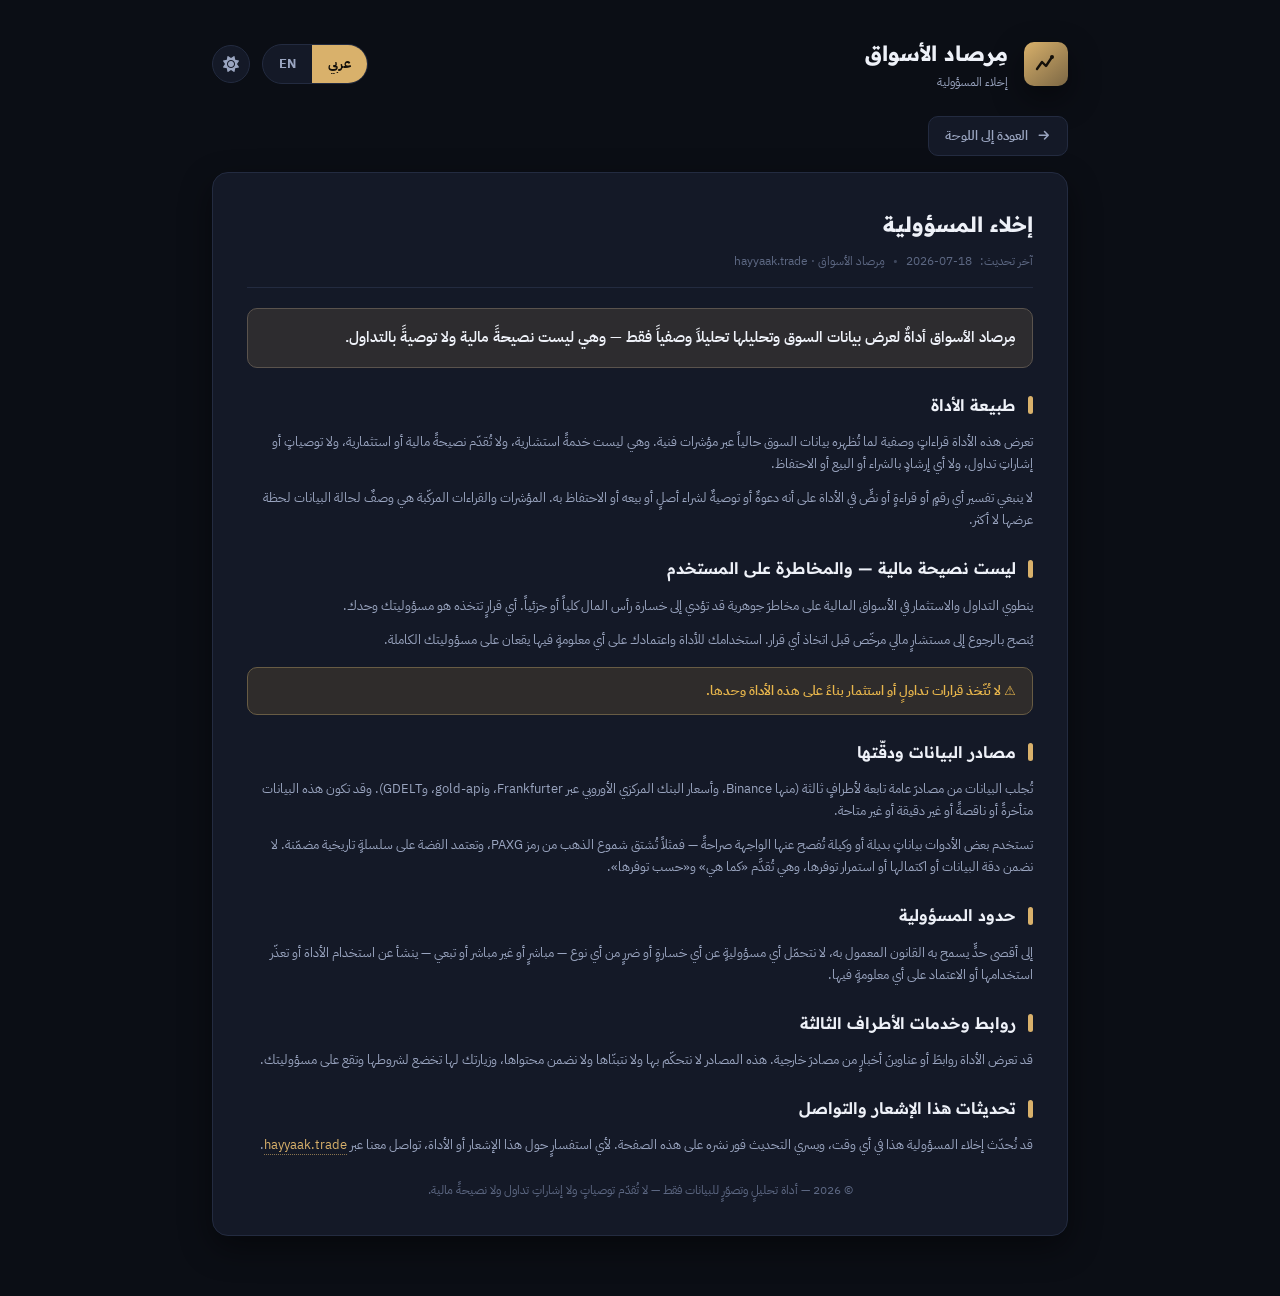
==== disclaimer.html @ e2127922 "Replace generic corporate disclaimer with a Market Mirsad disclaimer The pre-existing disclaimer.htm" ====
<!DOCTYPE html>
<html lang="ar" dir="rtl" data-theme="dark">
<head>
<meta charset="UTF-8">
<meta name="viewport" content="width=device-width, initial-scale=1.0">
<title>إخلاء المسؤولية — مِرصاد الأسواق</title>
<link rel="icon" type="image/x-icon" href="assets/favicon.ico">
<link rel="icon" type="image/png" sizes="32x32" href="assets/favicon-32x32.png">
<link rel="icon" type="image/png" sizes="16x16" href="assets/favicon-16x16.png">
<link rel="apple-touch-icon" href="assets/apple-touch-icon.png">
<meta name="theme-color" content="#0b0e15">
<link rel="stylesheet" href="assets/fonts/fonts.css">
<link rel="stylesheet" href="assets/fontawesome-free-v7.3.1-web/css/all.min.css">
<style>
/* Shares the dashboard's design tokens so the two pages read as one product. */
:root[data-theme="dark"] {
  --bg: #0b0e15; --card: #141927; --card-2: #1a2032; --border: #232b40;
  --border-strong: #313b58; --text-1: #eef1f8; --text-2: #9aa5c0; --text-3: #5d6883;
  --accent: #d9b16b; --accent-ink: #14100a; --accent-soft: rgba(217,177,107,.12);
  --warn: #e8b64c; --warn-soft: rgba(232,182,76,.12);
  --shadow: 0 12px 32px rgba(0,0,0,.45); color-scheme: dark;
}
:root[data-theme="light"] {
  --bg: #f4f1ea; --card: #fdfcf9; --card-2: #f6f3ec; --border: #e0dacc;
  --border-strong: #c9c1ad; --text-1: #241f16; --text-2: #6b6353; --text-3: #a39a86;
  --accent: #9a6d1f; --accent-ink: #fffdf7; --accent-soft: rgba(154,109,31,.1);
  --warn: #a06a08; --warn-soft: rgba(160,106,8,.12);
  --shadow: 0 10px 26px rgba(64,52,24,.12); color-scheme: light;
}
:root {
  --font-body: "IBM Plex Sans Arabic", "Segoe UI", system-ui, sans-serif;
  --font-title: "Readex Pro", "IBM Plex Sans Arabic", "Segoe UI", system-ui, sans-serif;
  --fs-2xs: 11px; --fs-xs: 12px; --fs-sm: 13px; --fs-base: 14px;
  --fs-md: 15px; --fs-lg: 16px; --fs-xl: 18px; --fs-2xl: 21px;
  --sp-1: 4px; --sp-2: 8px; --sp-3: 12px; --sp-4: 16px; --sp-5: 20px; --sp-6: 24px;
  --radius-card: 16px; --radius-control: 10px; --radius-pill: 999px;
}
* { box-sizing: border-box; margin: 0; padding: 0; }
body {
  background: var(--bg); color: var(--text-1); font-family: var(--font-body);
  font-size: var(--fs-md); line-height: 1.7; min-height: 100vh;
  transition: background .35s ease, color .35s ease;
}
.wrap { max-width: 920px; margin-inline: auto; padding: var(--sp-5) clamp(14px, 3vw, 32px) 60px; }

header.site { display: flex; align-items: center; gap: var(--sp-4); flex-wrap: wrap; padding-block: var(--sp-4) var(--sp-6); }
.brand { display: flex; align-items: center; gap: var(--sp-4); }
.brand-mark {
  inline-size: 44px; block-size: 44px; border-radius: var(--radius-control); flex: none;
  background: linear-gradient(140deg, var(--accent), color-mix(in srgb, var(--accent) 55%, var(--bg)));
  display: grid; place-items: center; color: var(--accent-ink); box-shadow: var(--shadow);
}
.brand h1 { font-family: var(--font-title); font-size: var(--fs-2xl); font-weight: 700; }
.brand p { font-size: var(--fs-xs); color: var(--text-2); }
.head-tools { margin-inline-start: auto; display: flex; align-items: center; gap: var(--sp-3); flex-wrap: wrap; }
.pill-toggle { display: inline-flex; border: 1px solid var(--border); border-radius: var(--radius-pill); background: var(--card); overflow: hidden; }
.pill-toggle button { border: 0; background: transparent; color: var(--text-2); cursor: pointer; padding: var(--sp-2) var(--sp-4); font: inherit; font-size: var(--fs-sm); font-weight: 700; transition: background .2s, color .2s; }
.pill-toggle button.active { background: var(--accent); color: var(--accent-ink); }
.icon-btn { inline-size: 38px; block-size: 38px; border-radius: var(--radius-pill); cursor: pointer; border: 1px solid var(--border); background: var(--card); color: var(--text-2); display: grid; place-items: center; font-size: var(--fs-lg); transition: transform .25s, color .2s; }
.icon-btn:hover { color: var(--accent); transform: rotate(15deg); }

.back-link { display: inline-flex; align-items: center; gap: var(--sp-2); font-size: var(--fs-sm); font-weight: 600; text-decoration: none; color: var(--text-2); padding: var(--sp-2) var(--sp-4); border: 1px solid var(--border); border-radius: var(--radius-control); background: var(--card); transition: color .2s, border-color .2s; margin-block-end: var(--sp-4); }
.back-link:hover { color: var(--accent); border-color: color-mix(in srgb, var(--accent) 40%, var(--border)); }
.back-link i { font-size: var(--fs-xs); }
:root[dir="rtl"] .back-link i { transform: scaleX(-1); } /* arrow points toward the reading direction */

.card { background: var(--card); border: 1px solid var(--border); border-radius: var(--radius-card); box-shadow: var(--shadow); padding: clamp(20px, 4vw, 34px); }
.doc-title { font-family: var(--font-title); font-size: var(--fs-2xl); font-weight: 700; color: var(--text-1); }
.updated { font-size: var(--fs-xs); color: var(--text-3); margin-block: var(--sp-2) var(--sp-5); padding-block-end: var(--sp-4); border-block-end: 1px solid var(--border); display: flex; gap: var(--sp-2); flex-wrap: wrap; align-items: center; }
.updated .num { direction: ltr; unicode-bidi: isolate; }

.lead { background: var(--accent-soft); border: 1px solid color-mix(in srgb, var(--accent) 30%, var(--border)); border-radius: var(--radius-control); padding: var(--sp-4); font-weight: 600; color: var(--text-1); margin-block-end: var(--sp-5); }
h2.sec { font-family: var(--font-title); font-size: var(--fs-lg); font-weight: 600; color: var(--text-1); margin-block: var(--sp-6) var(--sp-3); display: flex; align-items: center; gap: var(--sp-3); }
h2.sec::before { content: ""; inline-size: 5px; block-size: 18px; border-radius: 3px; background: var(--accent); flex: none; }
p.body { font-size: var(--fs-sm); color: var(--text-2); margin-block-end: var(--sp-3); }
.callout { background: var(--warn-soft); border: 1px solid color-mix(in srgb, var(--warn) 35%, var(--border)); border-radius: var(--radius-control); padding: var(--sp-3) var(--sp-4); color: var(--warn); font-weight: 600; font-size: var(--fs-sm); margin-block: var(--sp-4); }
a.inline { color: var(--accent); text-decoration: none; border-block-end: 1px dotted color-mix(in srgb, var(--accent) 60%, transparent); }
a.inline:hover { border-block-end-style: solid; }
footer.site { margin-block-start: var(--sp-6); color: var(--text-3); font-size: var(--fs-xs); text-align: center; }
@media (prefers-reduced-motion: reduce) { * { animation: none !important; transition: none !important; } }
</style>
</head>
<body>
<div class="wrap">
  <header class="site">
    <div class="brand">
      <div class="brand-mark" aria-hidden="true">
        <svg width="24" height="24" viewBox="0 0 24 24" fill="none">
          <path d="M3 17 8 10l4 4 6-9" stroke="currentColor" stroke-width="2.4" stroke-linecap="round" stroke-linejoin="round"/>
          <circle cx="18" cy="5" r="2" fill="currentColor"/>
        </svg>
      </div>
      <div>
        <h1 id="brand-title"></h1>
        <p id="brand-sub"></p>
      </div>
    </div>
    <div class="head-tools">
      <div class="pill-toggle" role="group" aria-label="language">
        <button id="btn-ar" type="button">عربي</button>
        <button id="btn-en" type="button">EN</button>
      </div>
      <button id="btn-theme" class="icon-btn" type="button" aria-label="theme"></button>
    </div>
  </header>

  <a class="back-link" id="back-link" href="./"><i class="fa-solid fa-arrow-left" aria-hidden="true"></i><span id="back-text"></span></a>

  <main class="card">
    <h1 class="doc-title" id="doc-title"></h1>
    <div class="updated"><span id="updated-label"></span> <span class="num">2026-07-18</span> <span style="opacity:.6">•</span> <span id="updated-brand"></span></div>
    <div id="content"></div>
    <footer class="site" id="footer"></footer>
  </main>
</div>

<script>
// Bilingual content — Arabic default, matching the dashboard. The framing is the
// analysis-not-advice discipline (spec §0): descriptive readings, never advice.
const T = {
  ar: {
    dir: 'rtl', brandTitle: 'مِرصاد الأسواق', brandSub: 'إخلاء المسؤولية',
    back: 'العودة إلى اللوحة', docTitle: 'إخلاء المسؤولية',
    updatedLabel: 'آخر تحديث:', updatedBrand: 'مِرصاد الأسواق · hayyaak.trade',
    themeToLight: 'الوضع الفاتح', themeToDark: 'الوضع الداكن',
    lead: 'مِرصاد الأسواق أداةٌ لعرض بيانات السوق وتحليلها تحليلاً وصفياً فقط — وهي ليست نصيحةً مالية ولا توصيةً بالتداول.',
    sections: [
      { h: 'طبيعة الأداة', p: [
        'تعرض هذه الأداة قراءاتٍ وصفية لما تُظهره بيانات السوق حالياً عبر مؤشرات فنية. وهي ليست خدمةً استشارية، ولا تُقدّم نصيحةً مالية أو استثمارية، ولا توصياتٍ أو إشاراتِ تداول، ولا أي إرشادٍ بالشراء أو البيع أو الاحتفاظ.',
        'لا ينبغي تفسير أي رقمٍ أو قراءةٍ أو نصٍّ في الأداة على أنه دعوةٌ أو توصيةٌ لشراء أصلٍ أو بيعه أو الاحتفاظ به. المؤشرات والقراءات المركّبة هي وصفٌ لحالة البيانات لحظة عرضها لا أكثر.' ] },
      { h: 'ليست نصيحة مالية — والمخاطرة على المستخدم', p: [
        'ينطوي التداول والاستثمار في الأسواق المالية على مخاطرَ جوهرية قد تؤدي إلى خسارة رأس المال كلياً أو جزئياً. أي قرارٍ تتخذه هو مسؤوليتك وحدك.',
        'يُنصح بالرجوع إلى مستشارٍ مالي مرخّص قبل اتخاذ أي قرار. استخدامك للأداة واعتمادك على أي معلومةٍ فيها يقعان على مسؤوليتك الكاملة.' ],
        callout: '⚠ لا تُتّخذ قرارات تداولٍ أو استثمار بناءً على هذه الأداة وحدها.' },
      { h: 'مصادر البيانات ودقّتها', p: [
        'تُجلب البيانات من مصادرَ عامة تابعة لأطرافٍ ثالثة (منها Binance، وأسعار البنك المركزي الأوروبي عبر Frankfurter، وgold-api، وGDELT). وقد تكون هذه البيانات متأخرةً أو ناقصةً أو غير دقيقة أو غير متاحة.',
        'تستخدم بعض الأدوات بياناتٍ بديلة أو وكيلة تُفصح عنها الواجهة صراحةً — فمثلاً تُشتق شموع الذهب من رمز PAXG، وتعتمد الفضة على سلسلةٍ تاريخية مضمّنة. لا نضمن دقة البيانات أو اكتمالها أو استمرار توفرها، وهي تُقدَّم «كما هي» و«حسب توفرها».' ] },
      { h: 'حدود المسؤولية', p: [
        'إلى أقصى حدٍّ يسمح به القانون المعمول به، لا نتحمّل أي مسؤوليةٍ عن أي خسارةٍ أو ضررٍ من أي نوع — مباشرٍ أو غير مباشر أو تبعي — ينشأ عن استخدام الأداة أو تعذّر استخدامها أو الاعتماد على أي معلومةٍ فيها.' ] },
      { h: 'روابط وخدمات الأطراف الثالثة', p: [
        'قد تعرض الأداة روابطَ أو عناوينَ أخبارٍ من مصادرَ خارجية. هذه المصادر لا نتحكّم بها ولا نتبنّاها ولا نضمن محتواها، وزيارتك لها تخضع لشروطها وتقع على مسؤوليتك.' ] },
      { h: 'تحديثات هذا الإشعار والتواصل', p: [
        'قد نُحدّث إخلاء المسؤولية هذا في أي وقت، ويسري التحديث فور نشره على هذه الصفحة. لأي استفسارٍ حول هذا الإشعار أو الأداة، تواصل معنا عبر <a class="inline" href="https://hayyaak.trade">hayyaak.trade</a>.' ] },
    ],
    footer: 'أداة تحليلٍ وتصوّرٍ للبيانات فقط — لا تُقدّم توصياتٍ ولا إشاراتِ تداول ولا نصيحةً مالية.',
  },
  en: {
    dir: 'ltr', brandTitle: 'Market Mirsad', brandSub: 'Disclaimer',
    back: 'Back to the dashboard', docTitle: 'Disclaimer',
    updatedLabel: 'Last updated:', updatedBrand: 'Market Mirsad · hayyaak.trade',
    themeToLight: 'Light mode', themeToDark: 'Dark mode',
    lead: 'Market Mirsad is a market-data visualization and descriptive-analysis tool only — it is not financial advice and not a trade recommendation.',
    sections: [
      { h: 'Nature of the tool', p: [
        'This tool presents descriptive readings of what market data currently shows through technical indicators. It is not an advisory service, and it does not provide financial or investment advice, recommendations, trade signals, or any guidance to buy, sell, or hold.',
        'No figure, reading, or text in the tool should be construed as a solicitation or recommendation to buy, sell, or hold any asset. The indicators and composite readings describe the state of the data at the moment shown — nothing more.' ] },
      { h: 'Not financial advice — use at your own risk', p: [
        'Trading and investing in financial markets involve substantial risk, including possible loss of some or all of your capital. Any decision you make is your sole responsibility.',
        'You should consult a licensed financial advisor before acting. Your use of the tool and reliance on any information in it are entirely at your own risk.' ],
        callout: '⚠ Do not make trading or investment decisions based on this tool alone.' },
      { h: 'Data sources & accuracy', p: [
        'Data is retrieved from public third-party sources (including Binance, ECB reference rates via Frankfurter, gold-api, and GDELT). This data may be delayed, incomplete, inaccurate, or unavailable.',
        'Some instruments use proxy or fallback data that the interface discloses explicitly — for example, gold candles are derived from the PAXG token, and silver relies on an embedded historical series. We make no warranty as to the accuracy, completeness, or continued availability of the data, which is provided "as is" and "as available."' ] },
      { h: 'Limitation of liability', p: [
        'To the fullest extent permitted by applicable law, we shall not be liable for any loss or damage of any kind — direct, indirect, or consequential — arising from the use of, or inability to use, the tool, or from reliance on any information in it.' ] },
      { h: 'Third-party links & services', p: [
        'The tool may display links or news headlines from external sources. We do not control, endorse, or guarantee the content of these sources; visiting them is subject to their terms and at your own risk.' ] },
      { h: 'Changes to this notice & contact', p: [
        'We may update this Disclaimer at any time; changes take effect upon posting to this page. For any inquiry about this notice or the tool, contact us via <a class="inline" href="https://hayyaak.trade">hayyaak.trade</a>.' ] },
    ],
    footer: 'An analysis and data-visualization tool only — it does not produce recommendations, trade signals, or financial advice.',
  },
};

const state = { lang: 'ar', theme: 'dark' };

function render() {
  const t = T[state.lang];
  const root = document.documentElement;
  root.setAttribute('lang', state.lang);
  root.setAttribute('dir', t.dir);
  root.setAttribute('data-theme', state.theme);
  document.title = t.docTitle + ' — ' + t.brandTitle;
  document.getElementById('brand-title').textContent = t.brandTitle;
  document.getElementById('brand-sub').textContent = t.brandSub;
  document.getElementById('btn-ar').classList.toggle('active', state.lang === 'ar');
  document.getElementById('btn-en').classList.toggle('active', state.lang === 'en');
  const themeBtn = document.getElementById('btn-theme');
  themeBtn.innerHTML = state.theme === 'dark' ? '<i class="fa-solid fa-sun"></i>' : '<i class="fa-solid fa-moon"></i>';
  themeBtn.title = state.theme === 'dark' ? t.themeToLight : t.themeToDark;
  document.getElementById('back-text').textContent = t.back;
  document.getElementById('doc-title').textContent = t.docTitle;
  document.getElementById('updated-label').textContent = t.updatedLabel;
  document.getElementById('updated-brand').textContent = t.updatedBrand;
  const c = document.getElementById('content');
  c.innerHTML = `<div class="lead">${t.lead}</div>` + t.sections.map((s) =>
    `<h2 class="sec">${s.h}</h2>` +
    s.p.map((para) => `<p class="body">${para}</p>`).join('') +
    (s.callout ? `<div class="callout">${s.callout}</div>` : '')
  ).join('');
  document.getElementById('footer').textContent = '© ' + new Date().getFullYear() + ' — ' + t.footer;
}

document.getElementById('btn-ar').addEventListener('click', () => { state.lang = 'ar'; render(); });
document.getElementById('btn-en').addEventListener('click', () => { state.lang = 'en'; render(); });
document.getElementById('btn-theme').addEventListener('click', () => { state.theme = state.theme === 'dark' ? 'light' : 'dark'; render(); });
render();
</script>
</body>
</html>
---- assets/fonts/fonts.css ----
/* Self-hosted text fonts (generated by tools/fetch-fonts.mjs). No CDN. */
@font-face {
  font-family: 'IBM Plex Sans Arabic';
  font-style: normal;
  font-weight: 400;
  font-display: swap;
  src: url(./ibm-plex-sans-arabic-400-arabic.woff2) format('woff2');
  unicode-range: U+0600-06FF, U+0750-077F, U+0870-088E, U+0890-0891, U+0897-08E1, U+08E3-08FF, U+200C-200E, U+2010-2011, U+204F, U+2E41, U+FB50-FDFF, U+FE70-FE74, U+FE76-FEFC, U+102E0-102FB, U+10E60-10E7E, U+10EC2-10EC4, U+10EFC-10EFF, U+1EE00-1EE03, U+1EE05-1EE1F, U+1EE21-1EE22, U+1EE24, U+1EE27, U+1EE29-1EE32, U+1EE34-1EE37, U+1EE39, U+1EE3B, U+1EE42, U+1EE47, U+1EE49, U+1EE4B, U+1EE4D-1EE4F, U+1EE51-1EE52, U+1EE54, U+1EE57, U+1EE59, U+1EE5B, U+1EE5D, U+1EE5F, U+1EE61-1EE62, U+1EE64, U+1EE67-1EE6A, U+1EE6C-1EE72, U+1EE74-1EE77, U+1EE79-1EE7C, U+1EE7E, U+1EE80-1EE89, U+1EE8B-1EE9B, U+1EEA1-1EEA3, U+1EEA5-1EEA9, U+1EEAB-1EEBB, U+1EEF0-1EEF1;
}
@font-face {
  font-family: 'IBM Plex Sans Arabic';
  font-style: normal;
  font-weight: 400;
  font-display: swap;
  src: url(./ibm-plex-sans-arabic-400-latin-ext.woff2) format('woff2');
  unicode-range: U+0100-02BA, U+02BD-02C5, U+02C7-02CC, U+02CE-02D7, U+02DD-02FF, U+0304, U+0308, U+0329, U+1D00-1DBF, U+1E00-1E9F, U+1EF2-1EFF, U+2020, U+20A0-20AB, U+20AD-20C0, U+2113, U+2C60-2C7F, U+A720-A7FF;
}
@font-face {
  font-family: 'IBM Plex Sans Arabic';
  font-style: normal;
  font-weight: 400;
  font-display: swap;
  src: url(./ibm-plex-sans-arabic-400-latin.woff2) format('woff2');
  unicode-range: U+0000-00FF, U+0131, U+0152-0153, U+02BB-02BC, U+02C6, U+02DA, U+02DC, U+0304, U+0308, U+0329, U+2000-206F, U+20AC, U+2122, U+2191, U+2193, U+2212, U+2215, U+FEFF, U+FFFD;
}
@font-face {
  font-family: 'IBM Plex Sans Arabic';
  font-style: normal;
  font-weight: 600;
  font-display: swap;
  src: url(./ibm-plex-sans-arabic-600-arabic.woff2) format('woff2');
  unicode-range: U+0600-06FF, U+0750-077F, U+0870-088E, U+0890-0891, U+0897-08E1, U+08E3-08FF, U+200C-200E, U+2010-2011, U+204F, U+2E41, U+FB50-FDFF, U+FE70-FE74, U+FE76-FEFC, U+102E0-102FB, U+10E60-10E7E, U+10EC2-10EC4, U+10EFC-10EFF, U+1EE00-1EE03, U+1EE05-1EE1F, U+1EE21-1EE22, U+1EE24, U+1EE27, U+1EE29-1EE32, U+1EE34-1EE37, U+1EE39, U+1EE3B, U+1EE42, U+1EE47, U+1EE49, U+1EE4B, U+1EE4D-1EE4F, U+1EE51-1EE52, U+1EE54, U+1EE57, U+1EE59, U+1EE5B, U+1EE5D, U+1EE5F, U+1EE61-1EE62, U+1EE64, U+1EE67-1EE6A, U+1EE6C-1EE72, U+1EE74-1EE77, U+1EE79-1EE7C, U+1EE7E, U+1EE80-1EE89, U+1EE8B-1EE9B, U+1EEA1-1EEA3, U+1EEA5-1EEA9, U+1EEAB-1EEBB, U+1EEF0-1EEF1;
}
@font-face {
  font-family: 'IBM Plex Sans Arabic';
  font-style: normal;
  font-weight: 600;
  font-display: swap;
  src: url(./ibm-plex-sans-arabic-600-latin-ext.woff2) format('woff2');
  unicode-range: U+0100-02BA, U+02BD-02C5, U+02C7-02CC, U+02CE-02D7, U+02DD-02FF, U+0304, U+0308, U+0329, U+1D00-1DBF, U+1E00-1E9F, U+1EF2-1EFF, U+2020, U+20A0-20AB, U+20AD-20C0, U+2113, U+2C60-2C7F, U+A720-A7FF;
}
@font-face {
  font-family: 'IBM Plex Sans Arabic';
  font-style: normal;
  font-weight: 600;
  font-display: swap;
  src: url(./ibm-plex-sans-arabic-600-latin.woff2) format('woff2');
  unicode-range: U+0000-00FF, U+0131, U+0152-0153, U+02BB-02BC, U+02C6, U+02DA, U+02DC, U+0304, U+0308, U+0329, U+2000-206F, U+20AC, U+2122, U+2191, U+2193, U+2212, U+2215, U+FEFF, U+FFFD;
}
@font-face {
  font-family: 'IBM Plex Sans Arabic';
  font-style: normal;
  font-weight: 700;
  font-display: swap;
  src: url(./ibm-plex-sans-arabic-700-arabic.woff2) format('woff2');
  unicode-range: U+0600-06FF, U+0750-077F, U+0870-088E, U+0890-0891, U+0897-08E1, U+08E3-08FF, U+200C-200E, U+2010-2011, U+204F, U+2E41, U+FB50-FDFF, U+FE70-FE74, U+FE76-FEFC, U+102E0-102FB, U+10E60-10E7E, U+10EC2-10EC4, U+10EFC-10EFF, U+1EE00-1EE03, U+1EE05-1EE1F, U+1EE21-1EE22, U+1EE24, U+1EE27, U+1EE29-1EE32, U+1EE34-1EE37, U+1EE39, U+1EE3B, U+1EE42, U+1EE47, U+1EE49, U+1EE4B, U+1EE4D-1EE4F, U+1EE51-1EE52, U+1EE54, U+1EE57, U+1EE59, U+1EE5B, U+1EE5D, U+1EE5F, U+1EE61-1EE62, U+1EE64, U+1EE67-1EE6A, U+1EE6C-1EE72, U+1EE74-1EE77, U+1EE79-1EE7C, U+1EE7E, U+1EE80-1EE89, U+1EE8B-1EE9B, U+1EEA1-1EEA3, U+1EEA5-1EEA9, U+1EEAB-1EEBB, U+1EEF0-1EEF1;
}
@font-face {
  font-family: 'IBM Plex Sans Arabic';
  font-style: normal;
  font-weight: 700;
  font-display: swap;
  src: url(./ibm-plex-sans-arabic-700-latin-ext.woff2) format('woff2');
  unicode-range: U+0100-02BA, U+02BD-02C5, U+02C7-02CC, U+02CE-02D7, U+02DD-02FF, U+0304, U+0308, U+0329, U+1D00-1DBF, U+1E00-1E9F, U+1EF2-1EFF, U+2020, U+20A0-20AB, U+20AD-20C0, U+2113, U+2C60-2C7F, U+A720-A7FF;
}
@font-face {
  font-family: 'IBM Plex Sans Arabic';
  font-style: normal;
  font-weight: 700;
  font-display: swap;
  src: url(./ibm-plex-sans-arabic-700-latin.woff2) format('woff2');
  unicode-range: U+0000-00FF, U+0131, U+0152-0153, U+02BB-02BC, U+02C6, U+02DA, U+02DC, U+0304, U+0308, U+0329, U+2000-206F, U+20AC, U+2122, U+2191, U+2193, U+2212, U+2215, U+FEFF, U+FFFD;
}
@font-face {
  font-family: 'Readex Pro';
  font-style: normal;
  font-weight: 400;
  font-display: swap;
  src: url(./readex-pro-400-arabic.woff2) format('woff2');
  unicode-range: U+0600-06FF, U+0750-077F, U+0870-088E, U+0890-0891, U+0897-08E1, U+08E3-08FF, U+200C-200E, U+2010-2011, U+204F, U+2E41, U+FB50-FDFF, U+FE70-FE74, U+FE76-FEFC, U+102E0-102FB, U+10E60-10E7E, U+10EC2-10EC4, U+10EFC-10EFF, U+1EE00-1EE03, U+1EE05-1EE1F, U+1EE21-1EE22, U+1EE24, U+1EE27, U+1EE29-1EE32, U+1EE34-1EE37, U+1EE39, U+1EE3B, U+1EE42, U+1EE47, U+1EE49, U+1EE4B, U+1EE4D-1EE4F, U+1EE51-1EE52, U+1EE54, U+1EE57, U+1EE59, U+1EE5B, U+1EE5D, U+1EE5F, U+1EE61-1EE62, U+1EE64, U+1EE67-1EE6A, U+1EE6C-1EE72, U+1EE74-1EE77, U+1EE79-1EE7C, U+1EE7E, U+1EE80-1EE89, U+1EE8B-1EE9B, U+1EEA1-1EEA3, U+1EEA5-1EEA9, U+1EEAB-1EEBB, U+1EEF0-1EEF1;
}
@font-face {
  font-family: 'Readex Pro';
  font-style: normal;
  font-weight: 400;
  font-display: swap;
  src: url(./readex-pro-400-latin-ext.woff2) format('woff2');
  unicode-range: U+0100-02BA, U+02BD-02C5, U+02C7-02CC, U+02CE-02D7, U+02DD-02FF, U+0304, U+0308, U+0329, U+1D00-1DBF, U+1E00-1E9F, U+1EF2-1EFF, U+2020, U+20A0-20AB, U+20AD-20C0, U+2113, U+2C60-2C7F, U+A720-A7FF;
}
@font-face {
  font-family: 'Readex Pro';
  font-style: normal;
  font-weight: 400;
  font-display: swap;
  src: url(./readex-pro-400-latin.woff2) format('woff2');
  unicode-range: U+0000-00FF, U+0131, U+0152-0153, U+02BB-02BC, U+02C6, U+02DA, U+02DC, U+0304, U+0308, U+0329, U+2000-206F, U+20AC, U+2122, U+2191, U+2193, U+2212, U+2215, U+FEFF, U+FFFD;
}
@font-face {
  font-family: 'Readex Pro';
  font-style: normal;
  font-weight: 600;
  font-display: swap;
  src: url(./readex-pro-600-arabic.woff2) format('woff2');
  unicode-range: U+0600-06FF, U+0750-077F, U+0870-088E, U+0890-0891, U+0897-08E1, U+08E3-08FF, U+200C-200E, U+2010-2011, U+204F, U+2E41, U+FB50-FDFF, U+FE70-FE74, U+FE76-FEFC, U+102E0-102FB, U+10E60-10E7E, U+10EC2-10EC4, U+10EFC-10EFF, U+1EE00-1EE03, U+1EE05-1EE1F, U+1EE21-1EE22, U+1EE24, U+1EE27, U+1EE29-1EE32, U+1EE34-1EE37, U+1EE39, U+1EE3B, U+1EE42, U+1EE47, U+1EE49, U+1EE4B, U+1EE4D-1EE4F, U+1EE51-1EE52, U+1EE54, U+1EE57, U+1EE59, U+1EE5B, U+1EE5D, U+1EE5F, U+1EE61-1EE62, U+1EE64, U+1EE67-1EE6A, U+1EE6C-1EE72, U+1EE74-1EE77, U+1EE79-1EE7C, U+1EE7E, U+1EE80-1EE89, U+1EE8B-1EE9B, U+1EEA1-1EEA3, U+1EEA5-1EEA9, U+1EEAB-1EEBB, U+1EEF0-1EEF1;
}
@font-face {
  font-family: 'Readex Pro';
  font-style: normal;
  font-weight: 600;
  font-display: swap;
  src: url(./readex-pro-600-latin-ext.woff2) format('woff2');
  unicode-range: U+0100-02BA, U+02BD-02C5, U+02C7-02CC, U+02CE-02D7, U+02DD-02FF, U+0304, U+0308, U+0329, U+1D00-1DBF, U+1E00-1E9F, U+1EF2-1EFF, U+2020, U+20A0-20AB, U+20AD-20C0, U+2113, U+2C60-2C7F, U+A720-A7FF;
}
@font-face {
  font-family: 'Readex Pro';
  font-style: normal;
  font-weight: 600;
  font-display: swap;
  src: url(./readex-pro-600-latin.woff2) format('woff2');
  unicode-range: U+0000-00FF, U+0131, U+0152-0153, U+02BB-02BC, U+02C6, U+02DA, U+02DC, U+0304, U+0308, U+0329, U+2000-206F, U+20AC, U+2122, U+2191, U+2193, U+2212, U+2215, U+FEFF, U+FFFD;
}
@font-face {
  font-family: 'Readex Pro';
  font-style: normal;
  font-weight: 700;
  font-display: swap;
  src: url(./readex-pro-700-arabic.woff2) format('woff2');
  unicode-range: U+0600-06FF, U+0750-077F, U+0870-088E, U+0890-0891, U+0897-08E1, U+08E3-08FF, U+200C-200E, U+2010-2011, U+204F, U+2E41, U+FB50-FDFF, U+FE70-FE74, U+FE76-FEFC, U+102E0-102FB, U+10E60-10E7E, U+10EC2-10EC4, U+10EFC-10EFF, U+1EE00-1EE03, U+1EE05-1EE1F, U+1EE21-1EE22, U+1EE24, U+1EE27, U+1EE29-1EE32, U+1EE34-1EE37, U+1EE39, U+1EE3B, U+1EE42, U+1EE47, U+1EE49, U+1EE4B, U+1EE4D-1EE4F, U+1EE51-1EE52, U+1EE54, U+1EE57, U+1EE59, U+1EE5B, U+1EE5D, U+1EE5F, U+1EE61-1EE62, U+1EE64, U+1EE67-1EE6A, U+1EE6C-1EE72, U+1EE74-1EE77, U+1EE79-1EE7C, U+1EE7E, U+1EE80-1EE89, U+1EE8B-1EE9B, U+1EEA1-1EEA3, U+1EEA5-1EEA9, U+1EEAB-1EEBB, U+1EEF0-1EEF1;
}
@font-face {
  font-family: 'Readex Pro';
  font-style: normal;
  font-weight: 700;
  font-display: swap;
  src: url(./readex-pro-700-latin-ext.woff2) format('woff2');
  unicode-range: U+0100-02BA, U+02BD-02C5, U+02C7-02CC, U+02CE-02D7, U+02DD-02FF, U+0304, U+0308, U+0329, U+1D00-1DBF, U+1E00-1E9F, U+1EF2-1EFF, U+2020, U+20A0-20AB, U+20AD-20C0, U+2113, U+2C60-2C7F, U+A720-A7FF;
}
@font-face {
  font-family: 'Readex Pro';
  font-style: normal;
  font-weight: 700;
  font-display: swap;
  src: url(./readex-pro-700-latin.woff2) format('woff2');
  unicode-range: U+0000-00FF, U+0131, U+0152-0153, U+02BB-02BC, U+02C6, U+02DA, U+02DC, U+0304, U+0308, U+0329, U+2000-206F, U+20AC, U+2122, U+2191, U+2193, U+2212, U+2215, U+FEFF, U+FFFD;
}
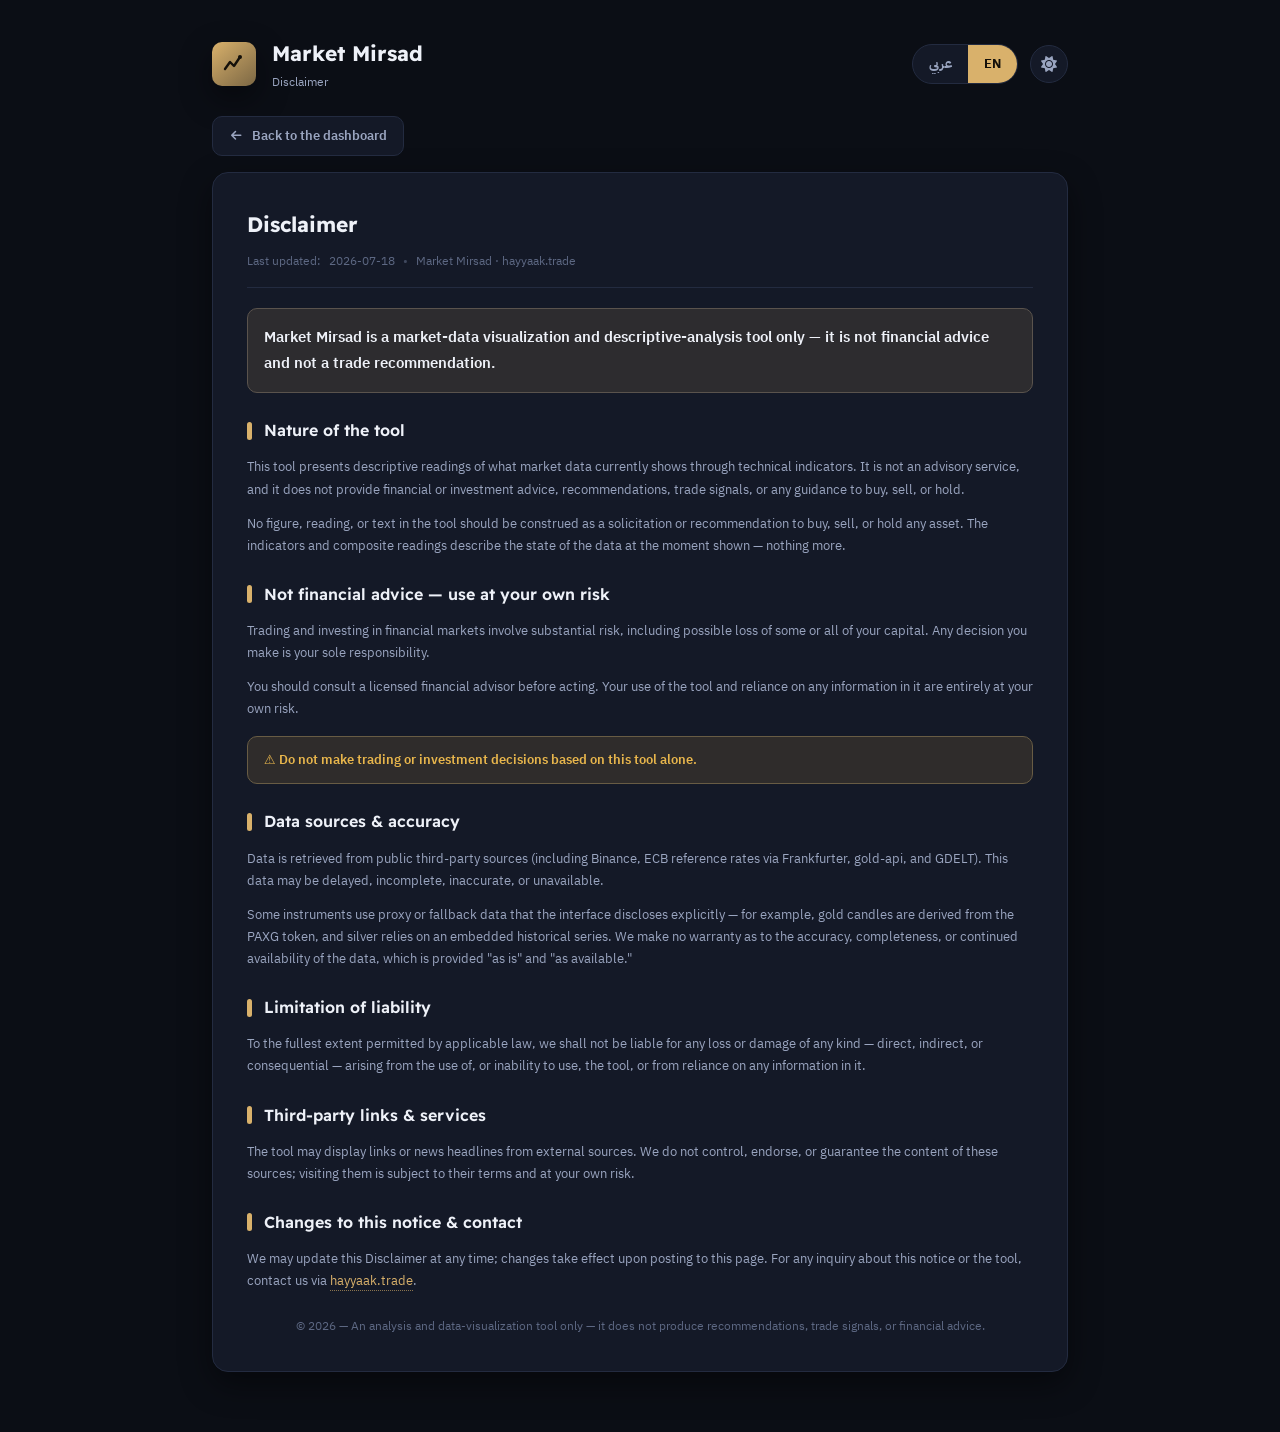
==== commit 704194ff: "Default language English, all cards expanded by default Two static-default changes (no persistence i" ====
--- a/disclaimer.html
+++ b/disclaimer.html
@@ -1,5 +1,5 @@
 <!DOCTYPE html>
-<html lang="ar" dir="rtl" data-theme="dark">
+<html lang="en" dir="ltr" data-theme="dark">
 <head>
 <meta charset="UTF-8">
 <meta name="viewport" content="width=device-width, initial-scale=1.0">
@@ -172,7 +172,14 @@
   },
 };
 
-const state = { lang: 'ar', theme: 'dark' };
+// Defaults match the dashboard's own defaults; if arriving from the
+// dashboard's footer link, ?lang=&theme= carry over its current state so the
+// transition feels continuous instead of resetting to ar/dark.
+const params = new URLSearchParams(location.search);
+const state = {
+  lang: params.get('lang') === 'ar' ? 'ar' : 'en',
+  theme: params.get('theme') === 'light' ? 'light' : 'dark',
+};
 
 function render() {
   const t = T[state.lang];
